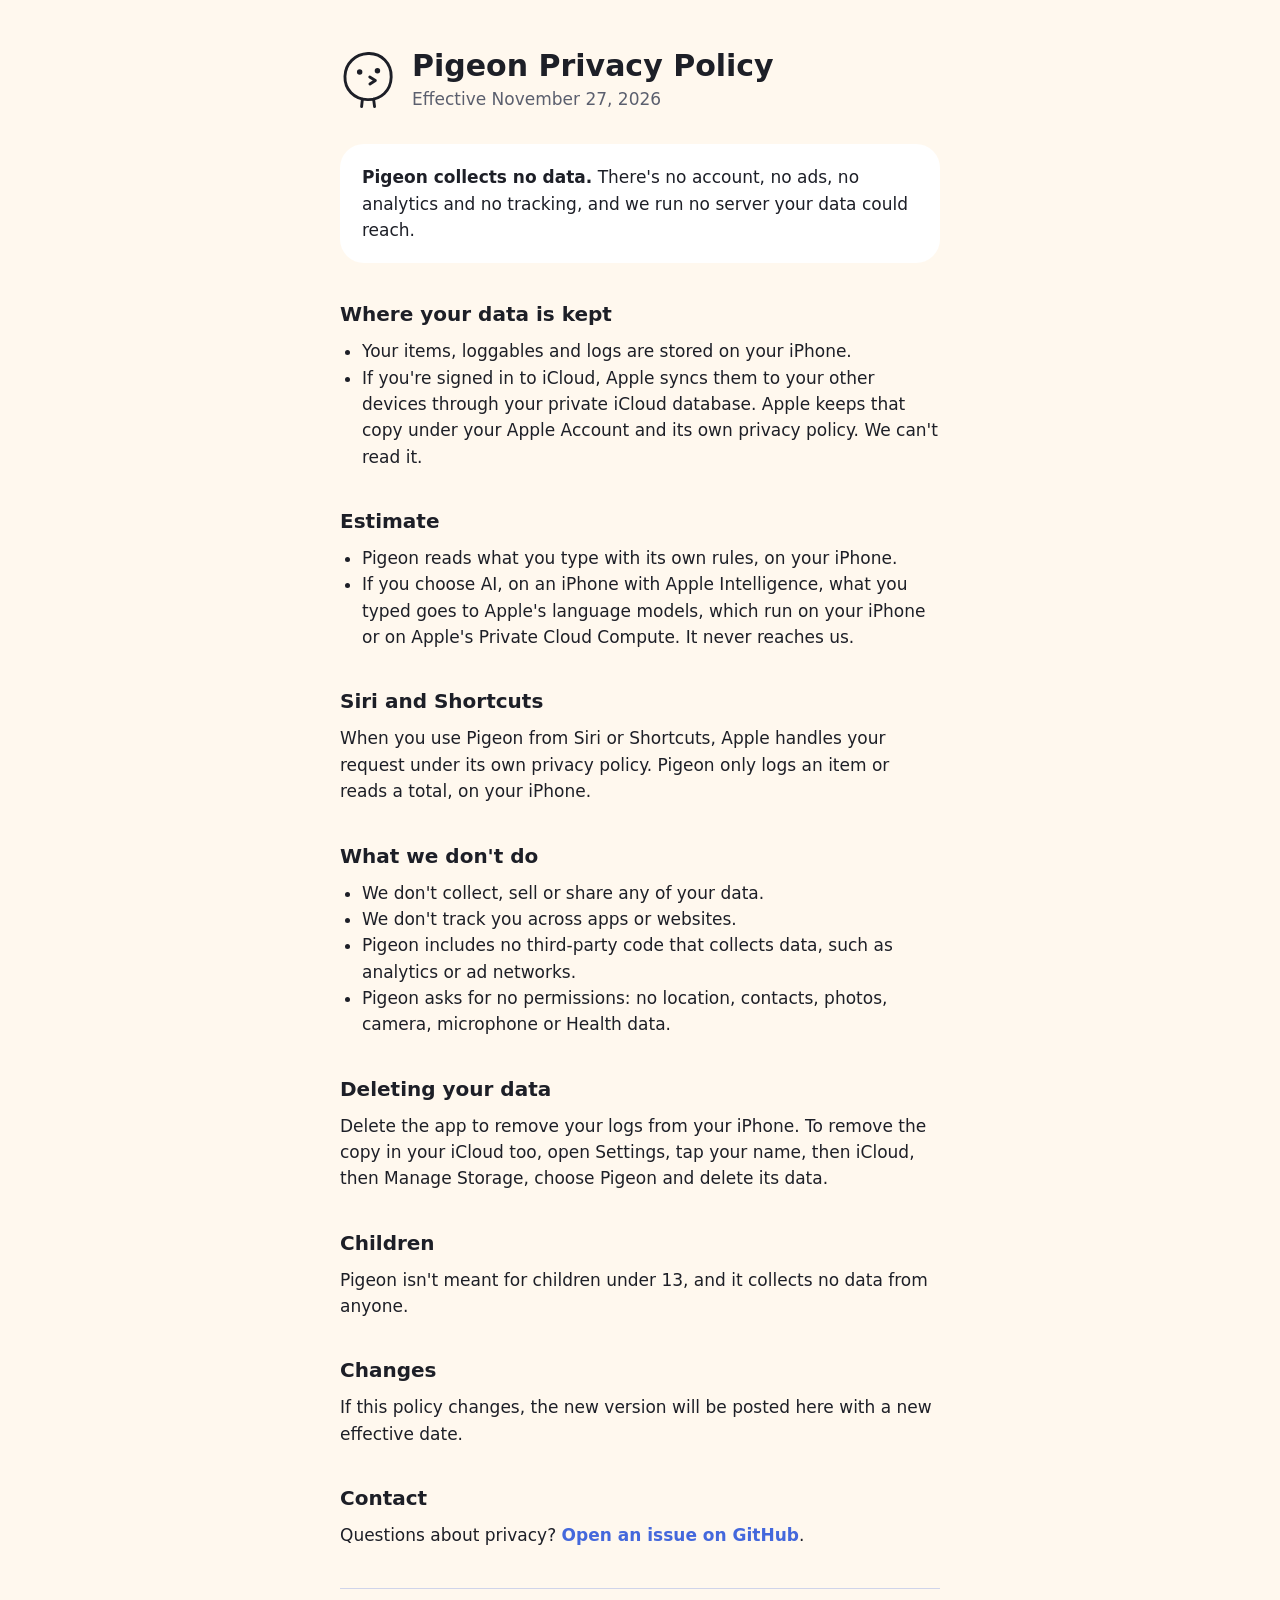
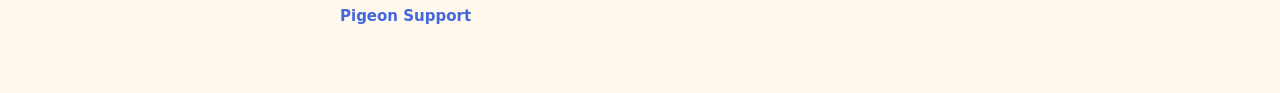
==== privacy.html @ 57b109ea "Support page and privacy policy for Pigeon, served by GitHub Pages Co-Authored-By: Claude Opus 5.5 <" ====
<!doctype html>
<html lang="en">
<head>
  <meta charset="utf-8">
  <meta name="viewport" content="width=device-width, initial-scale=1">
  <title>Pigeon Privacy Policy</title>
  <meta name="description" content="Pigeon collects no data: no account, no ads, no analytics and no tracking.">
  <link rel="stylesheet" href="style.css">
</head>
<body>
<main>
  <header>
    <svg viewBox="0 0 700 725" aria-hidden="true">
      <g fill="none" stroke="currentColor" stroke-width="36" stroke-linecap="round" stroke-linejoin="round">
        <path d="M350 32 C520 24 644 158 640 324 C636 492 514 612 344 608 C176 604 56 480 62 316 C68 156 186 40 350 32 Z"/>
        <path d="M280 602 L270 695 M420 602 L432 695"/>
        <path d="M372 326 L442 368 L374 412"/>
        <circle cx="246" cy="262" r="34" fill="currentColor" stroke="none"/>
        <circle cx="468" cy="246" r="34" fill="currentColor" stroke="none"/>
      </g>
    </svg>
    <div>
      <h1>Pigeon Privacy Policy</h1>
      <p>Effective November 27, 2026</p>
    </div>
  </header>

  <div class="card">
    <p><strong>Pigeon collects no data.</strong> There's no account, no ads, no analytics and no tracking, and we run no server your data could reach.</p>
  </div>

  <h2>Where your data is kept</h2>
  <ul>
    <li>Your items, loggables and logs are stored on your iPhone.</li>
    <li>If you're signed in to iCloud, Apple syncs them to your other devices through your private iCloud database. Apple keeps that copy under your Apple Account and its own privacy policy. We can't read it.</li>
  </ul>

  <h2>Estimate</h2>
  <ul>
    <li>Pigeon reads what you type with its own rules, on your iPhone.</li>
    <li>If you choose AI, on an iPhone with Apple Intelligence, what you typed goes to Apple's language models, which run on your iPhone or on Apple's Private Cloud Compute. It never reaches us.</li>
  </ul>

  <h2>Siri and Shortcuts</h2>
  <p>When you use Pigeon from Siri or Shortcuts, Apple handles your request under its own privacy policy. Pigeon only logs an item or reads a total, on your iPhone.</p>

  <h2>What we don't do</h2>
  <ul>
    <li>We don't collect, sell or share any of your data.</li>
    <li>We don't track you across apps or websites.</li>
    <li>Pigeon includes no third-party code that collects data, such as analytics or ad networks.</li>
    <li>Pigeon asks for no permissions: no location, contacts, photos, camera, microphone or Health data.</li>
  </ul>

  <h2>Deleting your data</h2>
  <p>Delete the app to remove your logs from your iPhone. To remove the copy in your iCloud too, open Settings, tap your name, then iCloud, then Manage Storage, choose Pigeon and delete its data.</p>

  <h2>Children</h2>
  <p>Pigeon isn't meant for children under 13, and it collects no data from anyone.</p>

  <h2>Changes</h2>
  <p>If this policy changes, the new version will be posted here with a new effective date.</p>

  <h2>Contact</h2>
  <p>Questions about privacy? <a href="https://github.com/orangehour/pigeon/issues/new">Open an issue on GitHub</a>.</p>

  <footer>
    <a href="index.html">Pigeon Support</a>
  </footer>
</main>
</body>
</html>
---- style.css ----
:root {
  color-scheme: light dark;
  --page: #fff8ee;
  --card: #ffffff;
  --text: #1d1f27;
  --muted: #5b5f6e;
  --accent: #4468dc;
  --line: rgba(68, 104, 220, 0.25);
}

@media (prefers-color-scheme: dark) {
  :root {
    --page: #12141c;
    --card: #232738;
    --text: #eceef5;
    --muted: #a9adbd;
    --accent: #9db4ff;
    --line: rgba(157, 180, 255, 0.25);
  }
}

* {
  box-sizing: border-box;
}

body {
  margin: 0;
  background: var(--page);
  color: var(--text);
  font: 17px/1.55 ui-rounded, -apple-system, "SF Pro Rounded", system-ui, sans-serif;
}

main {
  max-width: 640px;
  margin: 0 auto;
  padding: 48px 20px 64px;
}

header {
  display: flex;
  align-items: center;
  gap: 16px;
  margin-bottom: 32px;
}

header svg {
  width: 56px;
  height: 58px;
  flex: none;
}

h1 {
  margin: 0;
  font-size: 30px;
  line-height: 1.2;
}

header p {
  margin: 2px 0 0;
  color: var(--muted);
}

h2 {
  margin: 36px 0 8px;
  font-size: 20px;
}

h3 {
  margin: 20px 0 4px;
  font-size: 17px;
}

p,
ul {
  margin: 0 0 12px;
}

ul {
  padding-left: 22px;
}

a {
  color: var(--accent);
  font-weight: 600;
  text-decoration: none;
}

a:hover {
  text-decoration: underline;
}

.card {
  background: var(--card);
  border-radius: 24px;
  padding: 20px 22px;
  margin: 0 0 16px;
}

.card p:last-child,
.card ul:last-child {
  margin-bottom: 0;
}

.muted {
  color: var(--muted);
}

footer {
  margin-top: 40px;
  padding-top: 16px;
  border-top: 1px solid var(--line);
  color: var(--muted);
  font-size: 15px;
}
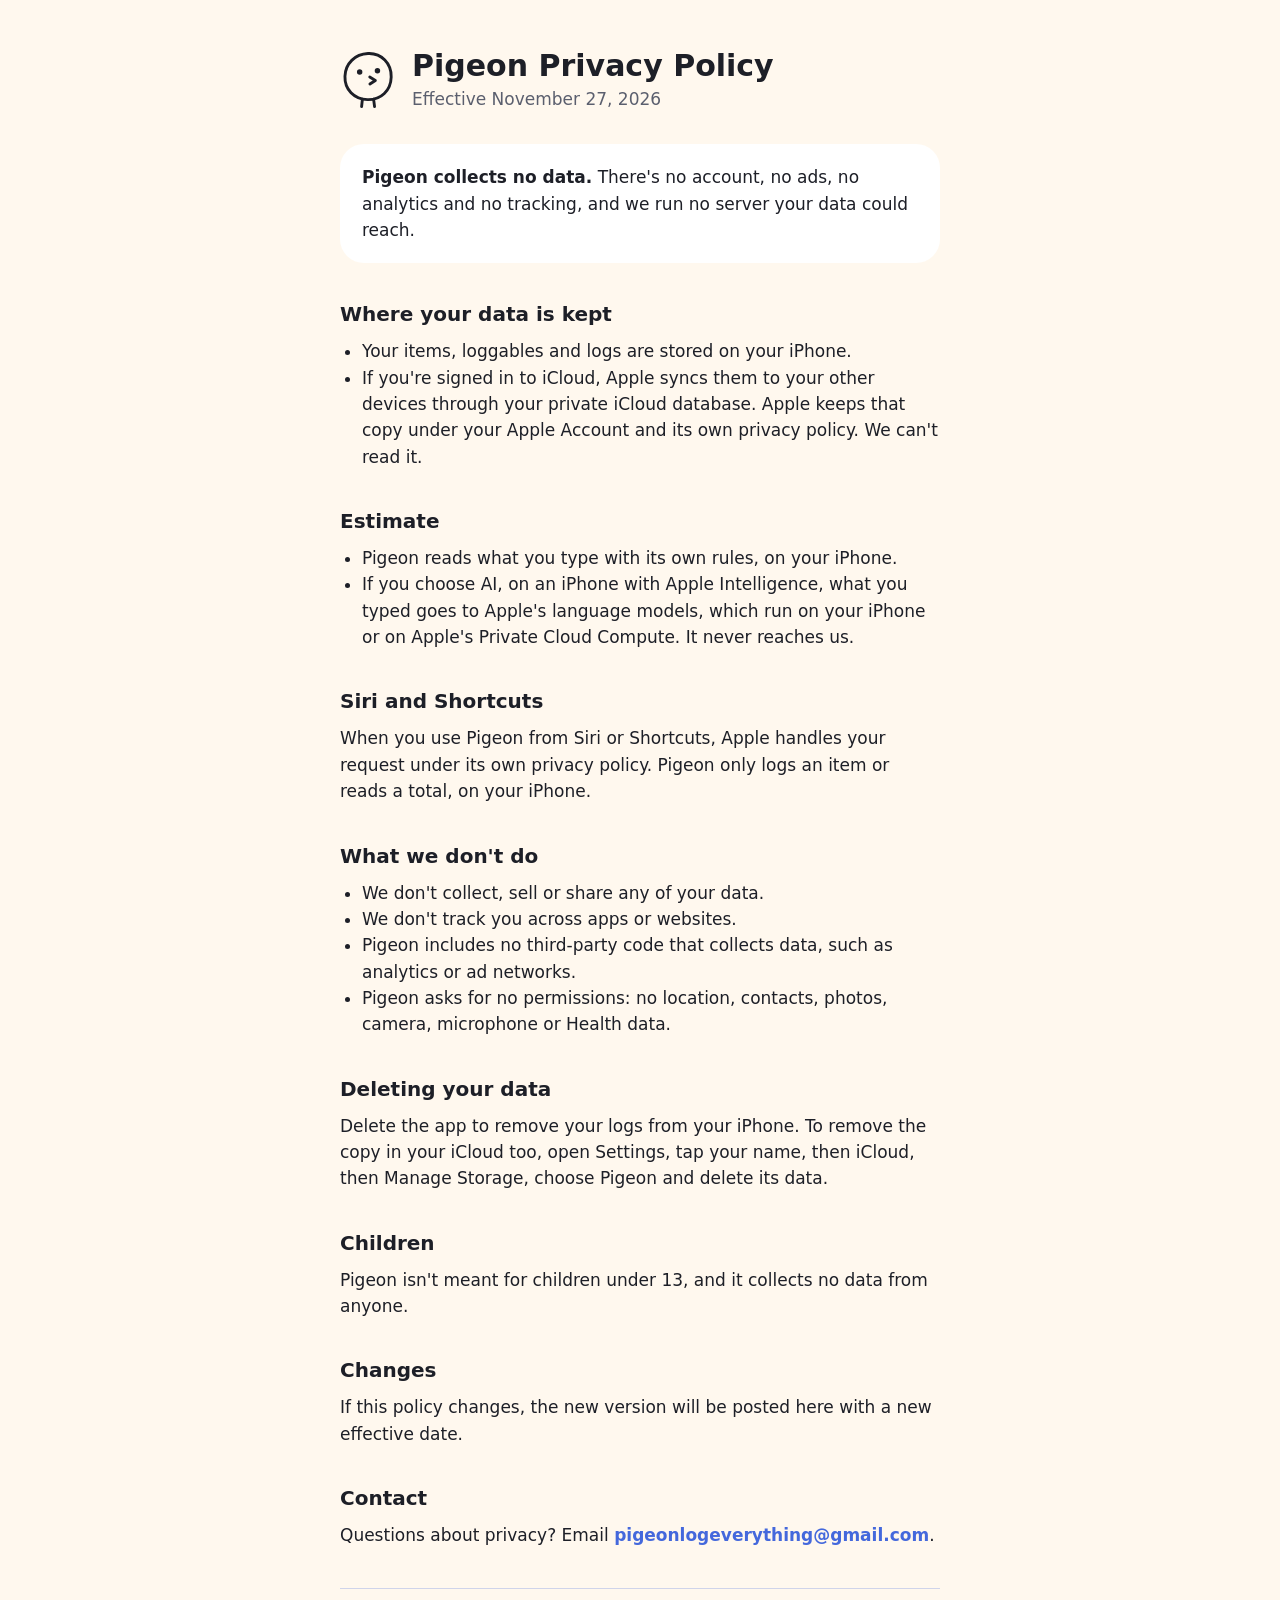
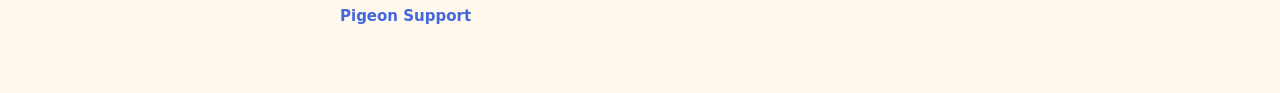
==== commit f9a75d6e: "Contact by email, pigeonlogeverything@gmail.com, or a GitHub issue Co-Authored-By: Claude Opus 5.5 <" ====
--- a/privacy.html
+++ b/privacy.html
@@ -62,7 +62,7 @@
   <p>If this policy changes, the new version will be posted here with a new effective date.</p>
 
   <h2>Contact</h2>
-  <p>Questions about privacy? <a href="https://github.com/orangehour/pigeon/issues/new">Open an issue on GitHub</a>.</p>
+  <p>Questions about privacy? Email <a href="mailto:pigeonlogeverything@gmail.com">pigeonlogeverything@gmail.com</a>.</p>
 
   <footer>
     <a href="index.html">Pigeon Support</a>
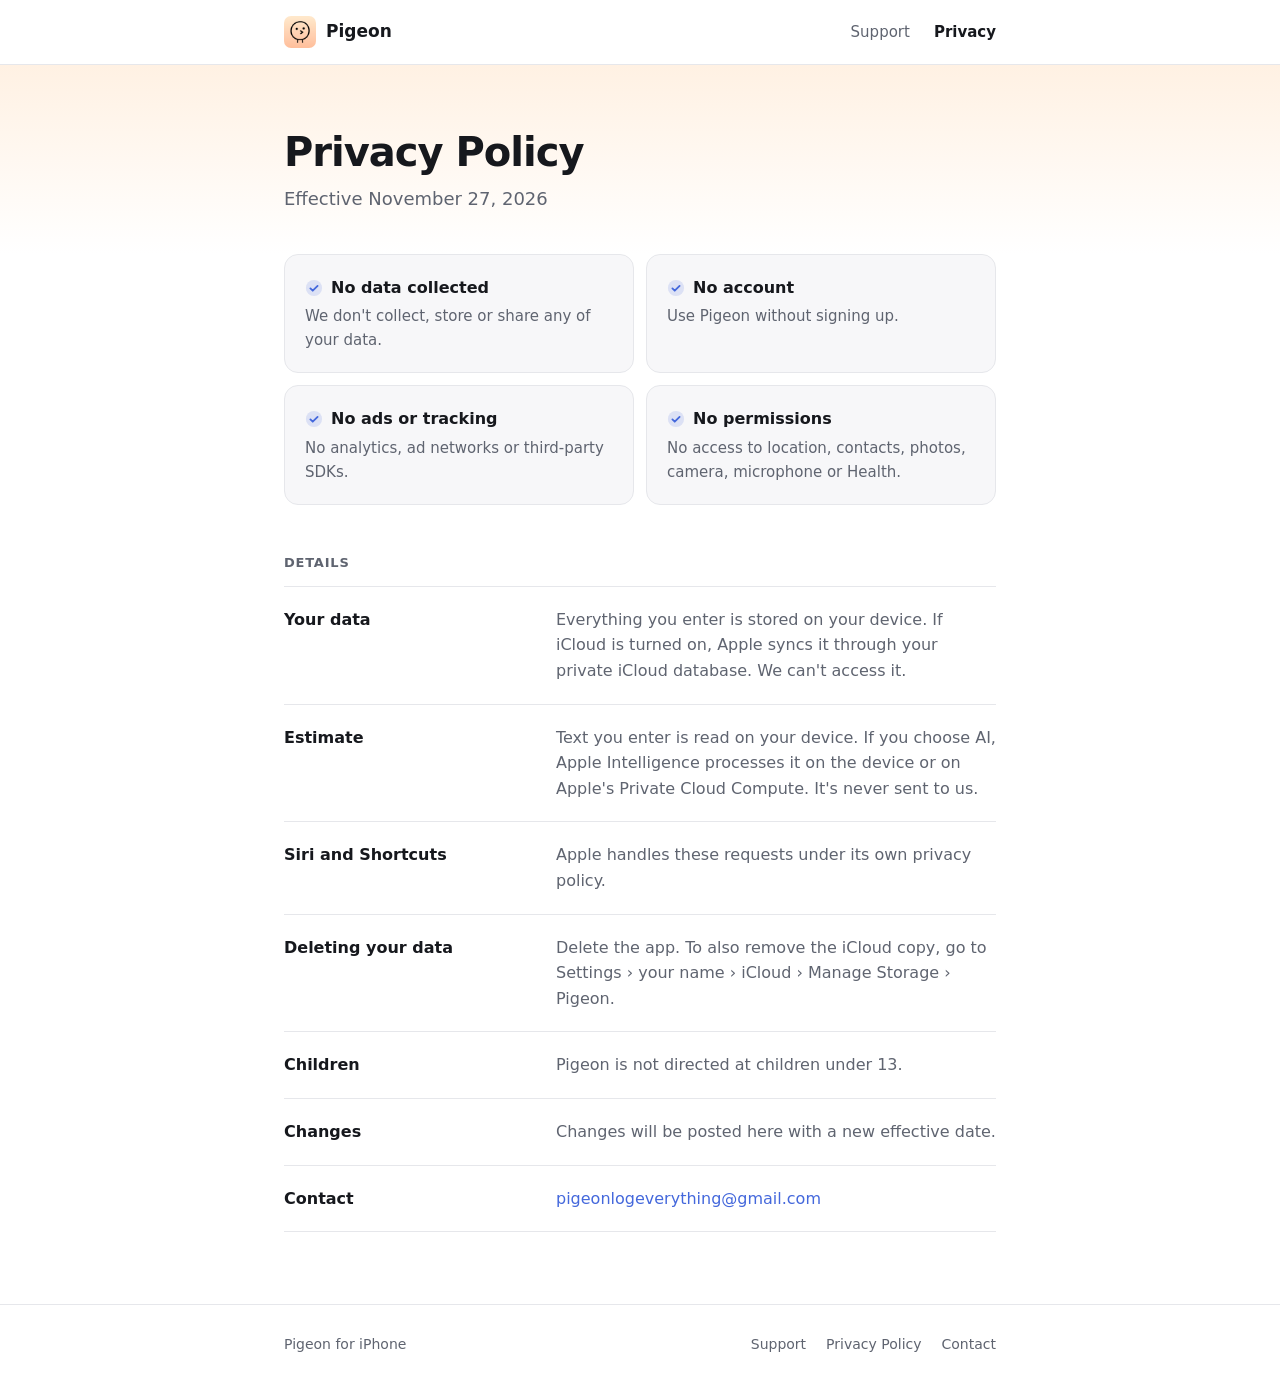
==== commit e595e7f6: "A cleaner design: a top bar with the app icon, a title band, the answers and policy in a two-column " ====
--- a/privacy.html
+++ b/privacy.html
@@ -3,70 +3,99 @@
 <head>
   <meta charset="utf-8">
   <meta name="viewport" content="width=device-width, initial-scale=1">
-  <title>Pigeon Privacy Policy</title>
-  <meta name="description" content="Pigeon collects no data: no account, no ads, no analytics and no tracking.">
+  <title>Privacy Policy · Pigeon</title>
+  <meta name="description" content="Pigeon collects no data: no account, no analytics, no ads and no tracking.">
+  <link rel="icon" href="icon.png">
+  <link rel="apple-touch-icon" href="icon.png">
   <link rel="stylesheet" href="style.css">
 </head>
 <body>
-<main>
-  <header>
-    <svg viewBox="0 0 700 725" aria-hidden="true">
-      <g fill="none" stroke="currentColor" stroke-width="36" stroke-linecap="round" stroke-linejoin="round">
-        <path d="M350 32 C520 24 644 158 640 324 C636 492 514 612 344 608 C176 604 56 480 62 316 C68 156 186 40 350 32 Z"/>
-        <path d="M280 602 L270 695 M420 602 L432 695"/>
-        <path d="M372 326 L442 368 L374 412"/>
-        <circle cx="246" cy="262" r="34" fill="currentColor" stroke="none"/>
-        <circle cx="468" cy="246" r="34" fill="currentColor" stroke="none"/>
-      </g>
-    </svg>
+<svg width="0" height="0" style="position:absolute" aria-hidden="true">
+  <symbol id="check" viewBox="0 0 20 20">
+    <circle cx="10" cy="10" r="9" fill="currentColor" opacity="0.15"/>
+    <path d="M6 10.4l2.6 2.6L14 7.6" fill="none" stroke="currentColor" stroke-width="2" stroke-linecap="round" stroke-linejoin="round"/>
+  </symbol>
+</svg>
+
+<header class="bar">
+  <div class="wrap">
+    <a class="brand" href="./"><img src="icon.png" alt="">Pigeon</a>
+    <nav>
+      <a href="./">Support</a>
+      <a href="privacy.html" aria-current="page">Privacy</a>
+    </nav>
+  </div>
+</header>
+
+<section class="hero">
+  <div class="wrap">
+    <h1>Privacy Policy</h1>
+    <p class="lede">Effective November 27, 2026</p>
+  </div>
+</section>
+
+<main class="wrap">
+  <div class="glance">
     <div>
-      <h1>Pigeon Privacy Policy</h1>
-      <p>Effective November 27, 2026</p>
+      <h3><svg><use href="#check"/></svg>No data collected</h3>
+      <p>We don't collect, store or share any of your data.</p>
     </div>
-  </header>
-
-  <div class="card">
-    <p><strong>Pigeon collects no data.</strong> There's no account, no ads, no analytics and no tracking, and we run no server your data could reach.</p>
+    <div>
+      <h3><svg><use href="#check"/></svg>No account</h3>
+      <p>Use Pigeon without signing up.</p>
+    </div>
+    <div>
+      <h3><svg><use href="#check"/></svg>No ads or tracking</h3>
+      <p>No analytics, ad networks or third-party SDKs.</p>
+    </div>
+    <div>
+      <h3><svg><use href="#check"/></svg>No permissions</h3>
+      <p>No access to location, contacts, photos, camera, microphone or Health.</p>
+    </div>
   </div>
 
-  <h2>Where your data is kept</h2>
-  <ul>
-    <li>Your items, loggables and logs are stored on your iPhone.</li>
-    <li>If you're signed in to iCloud, Apple syncs them to your other devices through your private iCloud database. Apple keeps that copy under your Apple Account and its own privacy policy. We can't read it.</li>
-  </ul>
+  <h2>Details</h2>
+  <div class="list">
+    <div>
+      <h3>Your data</h3>
+      <p>Everything you enter is stored on your device. If iCloud is turned on, Apple syncs it through your private iCloud database. We can't access it.</p>
+    </div>
+    <div>
+      <h3>Estimate</h3>
+      <p>Text you enter is read on your device. If you choose AI, Apple Intelligence processes it on the device or on Apple's Private Cloud Compute. It's never sent to us.</p>
+    </div>
+    <div>
+      <h3>Siri and Shortcuts</h3>
+      <p>Apple handles these requests under its own privacy policy.</p>
+    </div>
+    <div>
+      <h3>Deleting your data</h3>
+      <p>Delete the app. To also remove the iCloud copy, go to Settings › your name › iCloud › Manage Storage › Pigeon.</p>
+    </div>
+    <div>
+      <h3>Children</h3>
+      <p>Pigeon is not directed at children under 13.</p>
+    </div>
+    <div>
+      <h3>Changes</h3>
+      <p>Changes will be posted here with a new effective date.</p>
+    </div>
+    <div>
+      <h3>Contact</h3>
+      <p><a href="mailto:pigeonlogeverything@gmail.com">pigeonlogeverything@gmail.com</a></p>
+    </div>
+  </div>
+</main>
 
-  <h2>Estimate</h2>
-  <ul>
-    <li>Pigeon reads what you type with its own rules, on your iPhone.</li>
-    <li>If you choose AI, on an iPhone with Apple Intelligence, what you typed goes to Apple's language models, which run on your iPhone or on Apple's Private Cloud Compute. It never reaches us.</li>
-  </ul>
-
-  <h2>Siri and Shortcuts</h2>
-  <p>When you use Pigeon from Siri or Shortcuts, Apple handles your request under its own privacy policy. Pigeon only logs an item or reads a total, on your iPhone.</p>
-
-  <h2>What we don't do</h2>
-  <ul>
-    <li>We don't collect, sell or share any of your data.</li>
-    <li>We don't track you across apps or websites.</li>
-    <li>Pigeon includes no third-party code that collects data, such as analytics or ad networks.</li>
-    <li>Pigeon asks for no permissions: no location, contacts, photos, camera, microphone or Health data.</li>
-  </ul>
-
-  <h2>Deleting your data</h2>
-  <p>Delete the app to remove your logs from your iPhone. To remove the copy in your iCloud too, open Settings, tap your name, then iCloud, then Manage Storage, choose Pigeon and delete its data.</p>
-
-  <h2>Children</h2>
-  <p>Pigeon isn't meant for children under 13, and it collects no data from anyone.</p>
-
-  <h2>Changes</h2>
-  <p>If this policy changes, the new version will be posted here with a new effective date.</p>
-
-  <h2>Contact</h2>
-  <p>Questions about privacy? Email <a href="mailto:pigeonlogeverything@gmail.com">pigeonlogeverything@gmail.com</a>.</p>
-
-  <footer>
-    <a href="index.html">Pigeon Support</a>
-  </footer>
-</main>
+<footer>
+  <div class="wrap">
+    <span>Pigeon for iPhone</span>
+    <nav>
+      <a href="./">Support</a>
+      <a href="privacy.html">Privacy Policy</a>
+      <a href="mailto:pigeonlogeverything@gmail.com">Contact</a>
+    </nav>
+  </div>
+</footer>
 </body>
 </html>
--- a/style.css
+++ b/style.css
@@ -1,21 +1,26 @@
 :root {
   color-scheme: light dark;
-  --page: #fff8ee;
-  --card: #ffffff;
-  --text: #1d1f27;
-  --muted: #5b5f6e;
+  --bg: #ffffff;
+  --band: #fff1e3;
+  --surface: #f7f7f9;
+  --text: #16181d;
+  --muted: #5f6470;
+  --border: #e6e7eb;
   --accent: #4468dc;
-  --line: rgba(68, 104, 220, 0.25);
+  --accent-fill: #4468dc;
+  --on-accent: #ffffff;
 }
 
 @media (prefers-color-scheme: dark) {
   :root {
-    --page: #12141c;
-    --card: #232738;
-    --text: #eceef5;
-    --muted: #a9adbd;
+    --bg: #0f1115;
+    --band: #1a1712;
+    --surface: #171a21;
+    --text: #eceef3;
+    --muted: #9ba0ad;
+    --border: #262a33;
     --accent: #9db4ff;
-    --line: rgba(157, 180, 255, 0.25);
+    --accent-fill: #5270e2;
   }
 }
 
@@ -25,63 +30,14 @@
 
 body {
   margin: 0;
-  background: var(--page);
+  background: var(--bg);
   color: var(--text);
-  font: 17px/1.55 ui-rounded, -apple-system, "SF Pro Rounded", system-ui, sans-serif;
-}
-
-main {
-  max-width: 640px;
-  margin: 0 auto;
-  padding: 48px 20px 64px;
-}
-
-header {
-  display: flex;
-  align-items: center;
-  gap: 16px;
-  margin-bottom: 32px;
-}
-
-header svg {
-  width: 56px;
-  height: 58px;
-  flex: none;
-}
-
-h1 {
-  margin: 0;
-  font-size: 30px;
-  line-height: 1.2;
-}
-
-header p {
-  margin: 2px 0 0;
-  color: var(--muted);
-}
-
-h2 {
-  margin: 36px 0 8px;
-  font-size: 20px;
-}
-
-h3 {
-  margin: 20px 0 4px;
-  font-size: 17px;
-}
-
-p,
-ul {
-  margin: 0 0 12px;
-}
-
-ul {
-  padding-left: 22px;
+  font: 16px/1.6 -apple-system, BlinkMacSystemFont, "SF Pro Text", "Segoe UI", system-ui, sans-serif;
+  -webkit-font-smoothing: antialiased;
 }
 
 a {
   color: var(--accent);
-  font-weight: 600;
   text-decoration: none;
 }
 
@@ -89,26 +45,225 @@
   text-decoration: underline;
 }
 
-.card {
-  background: var(--card);
-  border-radius: 24px;
-  padding: 20px 22px;
-  margin: 0 0 16px;
-}
-
-.card p:last-child,
-.card ul:last-child {
-  margin-bottom: 0;
-}
-
-.muted {
-  color: var(--muted);
+.wrap {
+  max-width: 760px;
+  margin: 0 auto;
+  padding: 0 24px;
+}
+
+/* Top bar */
+.bar {
+  border-bottom: 1px solid var(--border);
+}
+
+.bar .wrap {
+  display: flex;
+  align-items: center;
+  justify-content: space-between;
+  height: 64px;
+}
+
+.brand {
+  display: flex;
+  align-items: center;
+  gap: 10px;
+  color: var(--text);
+  font-weight: 650;
+  font-size: 17px;
+}
+
+.brand:hover {
+  text-decoration: none;
+}
+
+.brand img {
+  width: 32px;
+  height: 32px;
+  border-radius: 22%;
+}
+
+nav {
+  display: flex;
+  gap: 24px;
+  font-size: 15px;
+}
+
+nav a {
+  color: var(--muted);
+}
+
+nav a[aria-current="page"] {
+  color: var(--text);
+  font-weight: 600;
+}
+
+/* Page title */
+.hero {
+  background: linear-gradient(var(--band), var(--bg));
+  padding: 64px 0 40px;
+}
+
+h1 {
+  margin: 0;
+  font-size: 40px;
+  line-height: 1.15;
+  font-weight: 700;
+  letter-spacing: -0.025em;
+}
+
+.lede {
+  margin: 10px 0 0;
+  color: var(--muted);
+  font-size: 18px;
+}
+
+h2 {
+  margin: 48px 0 12px;
+  font-size: 13px;
+  font-weight: 600;
+  letter-spacing: 0.06em;
+  text-transform: uppercase;
+  color: var(--muted);
+}
+
+p {
+  margin: 0;
+}
+
+/* Contact */
+.contact {
+  display: flex;
+  align-items: center;
+  justify-content: space-between;
+  gap: 24px;
+  padding: 24px 28px;
+  border: 1px solid var(--border);
+  border-radius: 16px;
+  background: var(--surface);
+}
+
+.contact h3 {
+  margin: 0 0 4px;
+  font-size: 18px;
+}
+
+.contact p {
+  color: var(--muted);
+  font-size: 15px;
+}
+
+.button {
+  flex: none;
+  padding: 11px 20px;
+  border-radius: 10px;
+  background: var(--accent-fill);
+  color: var(--on-accent);
+  font-weight: 600;
+  font-size: 15px;
+}
+
+.button:hover {
+  text-decoration: none;
+  filter: brightness(1.08);
+}
+
+/* Questions and policy sections */
+.list {
+  border-top: 1px solid var(--border);
+}
+
+.list > div {
+  display: grid;
+  grid-template-columns: 240px 1fr;
+  gap: 32px;
+  padding: 20px 0;
+  border-bottom: 1px solid var(--border);
+}
+
+.list h3 {
+  margin: 0;
+  font-size: 16px;
+  font-weight: 600;
+}
+
+.list p {
+  color: var(--muted);
+}
+
+/* Privacy at a glance */
+.glance {
+  display: grid;
+  grid-template-columns: 1fr 1fr;
+  gap: 12px;
+}
+
+.glance div {
+  padding: 20px;
+  border: 1px solid var(--border);
+  border-radius: 14px;
+  background: var(--surface);
+}
+
+.glance h3 {
+  display: flex;
+  align-items: center;
+  gap: 8px;
+  margin: 0 0 4px;
+  font-size: 16px;
+}
+
+.glance svg {
+  width: 18px;
+  height: 18px;
+  flex: none;
+  color: var(--accent);
+}
+
+.glance p {
+  color: var(--muted);
+  font-size: 15px;
 }
 
 footer {
-  margin-top: 40px;
-  padding-top: 16px;
-  border-top: 1px solid var(--line);
-  color: var(--muted);
-  font-size: 15px;
-}
+  margin-top: 72px;
+  border-top: 1px solid var(--border);
+  padding: 28px 0 40px;
+  color: var(--muted);
+  font-size: 14px;
+}
+
+footer .wrap {
+  display: flex;
+  justify-content: space-between;
+  gap: 16px;
+  flex-wrap: wrap;
+}
+
+footer nav {
+  gap: 20px;
+  font-size: 14px;
+}
+
+@media (max-width: 640px) {
+  .hero {
+    padding: 44px 0 28px;
+  }
+
+  h1 {
+    font-size: 32px;
+  }
+
+  .contact {
+    flex-direction: column;
+    align-items: flex-start;
+  }
+
+  .list > div {
+    grid-template-columns: 1fr;
+    gap: 6px;
+  }
+
+  .glance {
+    grid-template-columns: 1fr;
+  }
+}
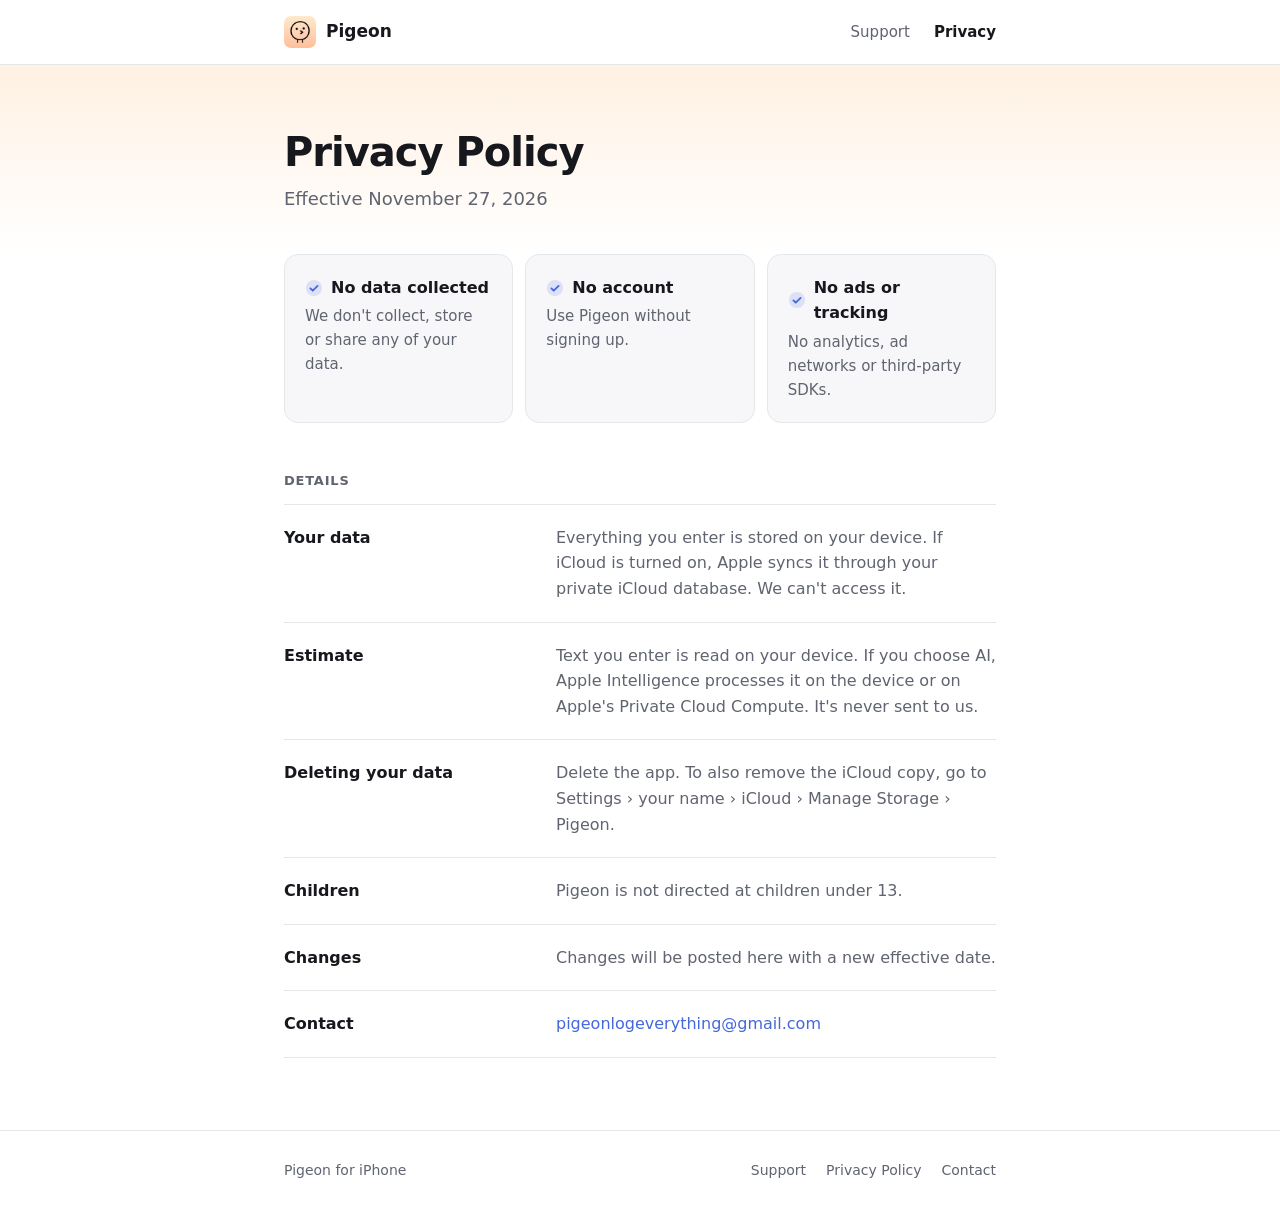
==== commit 29ef591a: "No permissions card, and no Siri or Shortcuts on either page Co-Authored-By: Claude Opus 5.5 <norepl" ====
--- a/privacy.html
+++ b/privacy.html
@@ -48,10 +48,6 @@
       <h3><svg><use href="#check"/></svg>No ads or tracking</h3>
       <p>No analytics, ad networks or third-party SDKs.</p>
     </div>
-    <div>
-      <h3><svg><use href="#check"/></svg>No permissions</h3>
-      <p>No access to location, contacts, photos, camera, microphone or Health.</p>
-    </div>
   </div>
 
   <h2>Details</h2>
@@ -63,10 +59,6 @@
     <div>
       <h3>Estimate</h3>
       <p>Text you enter is read on your device. If you choose AI, Apple Intelligence processes it on the device or on Apple's Private Cloud Compute. It's never sent to us.</p>
-    </div>
-    <div>
-      <h3>Siri and Shortcuts</h3>
-      <p>Apple handles these requests under its own privacy policy.</p>
     </div>
     <div>
       <h3>Deleting your data</h3>
--- a/style.css
+++ b/style.css
@@ -193,7 +193,7 @@
 /* Privacy at a glance */
 .glance {
   display: grid;
-  grid-template-columns: 1fr 1fr;
+  grid-template-columns: repeat(3, 1fr);
   gap: 12px;
 }
 
